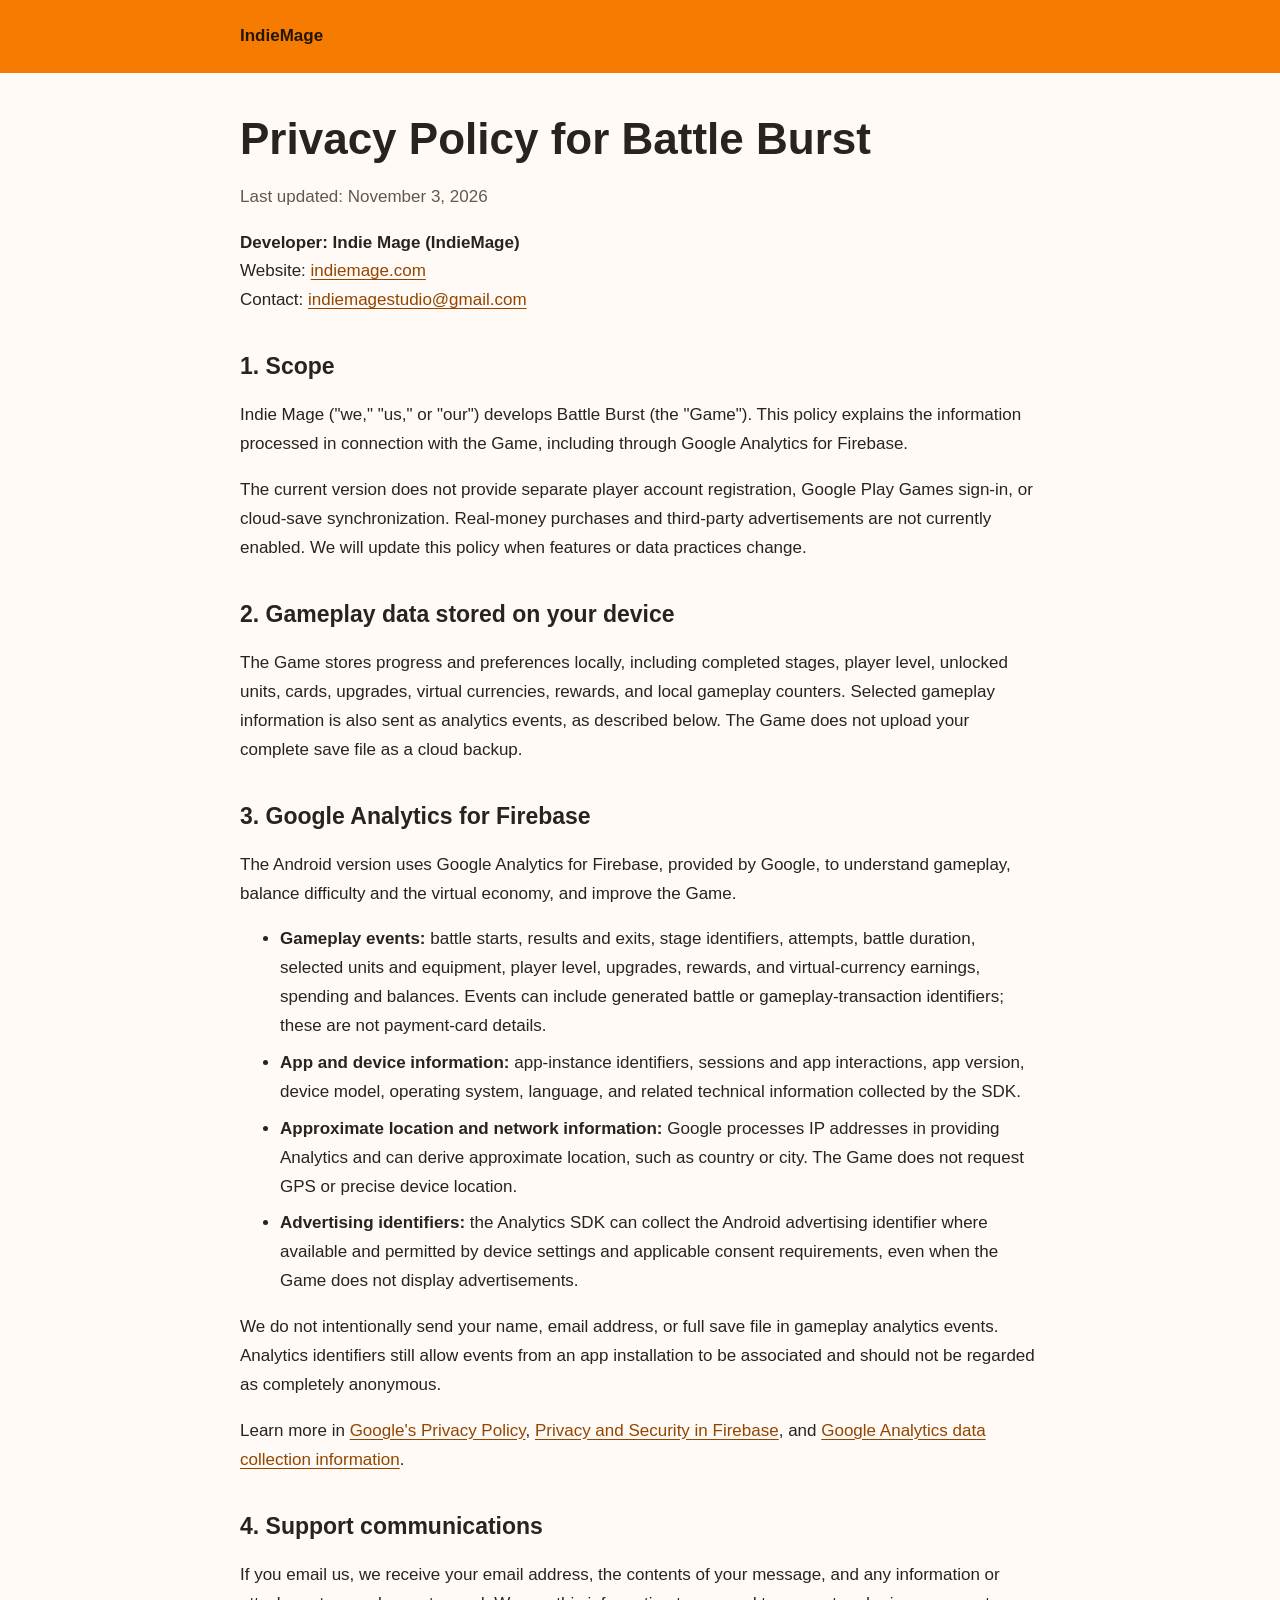
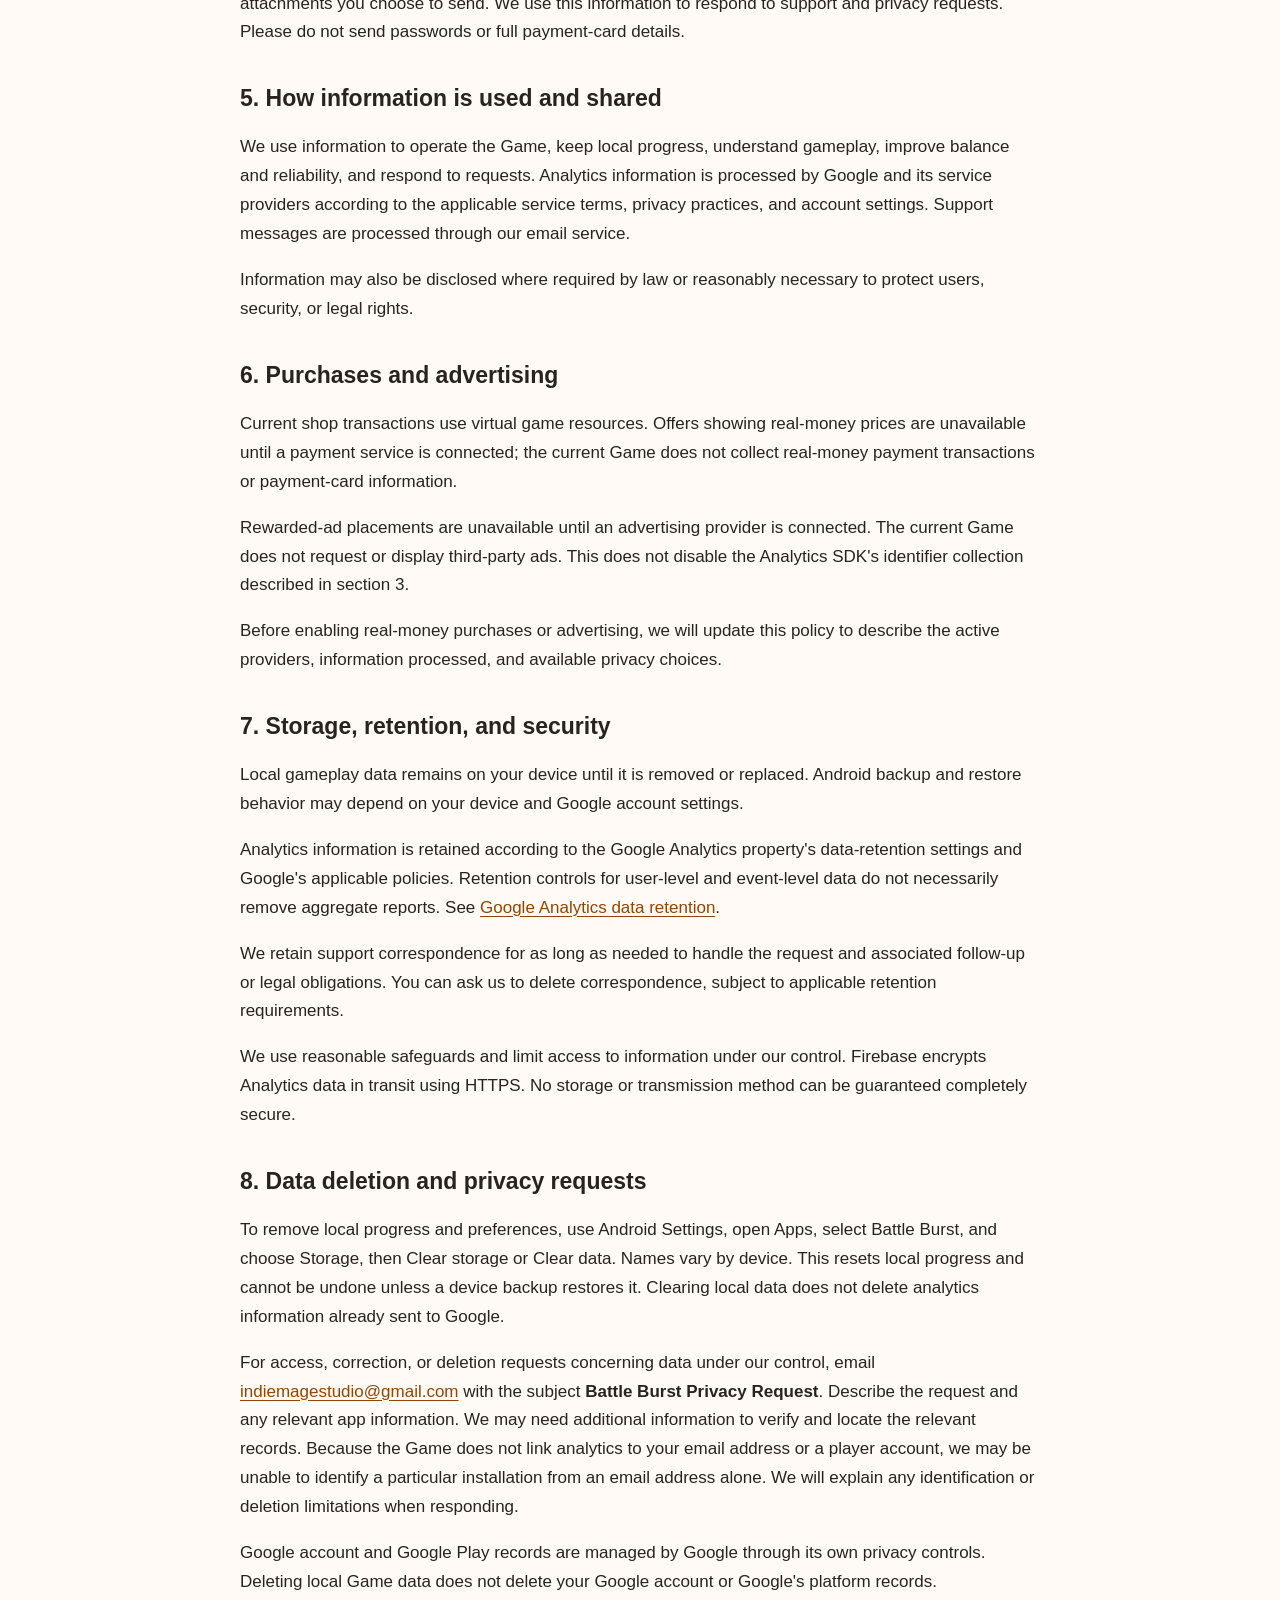
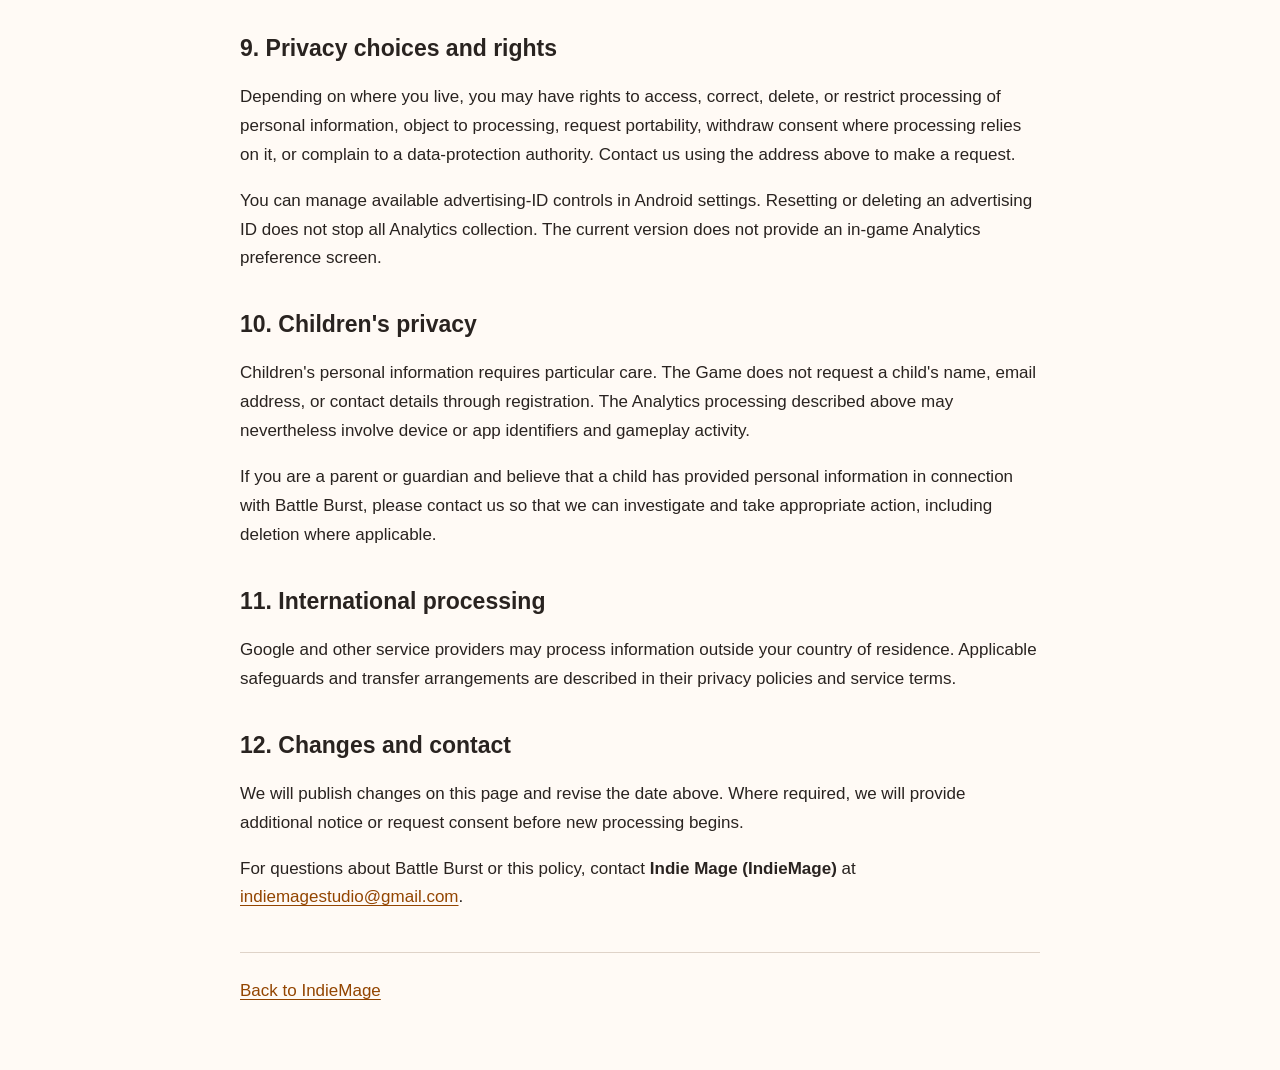
==== battle-burst/privacy-policy/index.html @ aea5bb29 "Add Battle Burst privacy policy and homepage link" ====
<!DOCTYPE html>
<html lang="en">
<head>
  <meta charset="UTF-8">
  <meta name="viewport" content="width=device-width, initial-scale=1">
  <meta name="description" content="Battle Burst privacy policy: gameplay data, Firebase Analytics, privacy rights, and deletion requests. Contact Indie Mage.">
  <title>Battle Burst Privacy Policy | IndieMage</title>
  <style>
    * { box-sizing: border-box; }
    body { margin: 0; background: #fffaf5; color: #292320; font: 17px/1.7 Arial, Helvetica, sans-serif; }
    header { background: #f57c00; padding: 22px max(24px, calc((100% - 800px) / 2)); }
    header a { color: #241600; font-weight: 700; text-decoration: none; }
    main { max-width: 848px; margin: auto; padding: 40px 24px 64px; }
    h1 { font-size: clamp(30px, 6vw, 44px); line-height: 1.2; margin: 0 0 16px; }
    h2 { font-size: 23px; line-height: 1.35; margin-top: 36px; }
    a { color: #934500; overflow-wrap: anywhere; text-underline-offset: 3px; }
    a:focus-visible { outline: 3px solid #934500; outline-offset: 4px; }
    li { margin: 8px 0; }
    address { font-style: normal; }
    .meta { color: #63574f; }
    footer { border-top: 1px solid #dfd3c8; padding-top: 24px; margin-top: 40px; }
    @media print { body { background: white; color: black; } header { background: none; padding: 0; } main { padding: 20px 0; } }
  </style>
</head>
<body>
  <header><a href="/">IndieMage</a></header>
  <main>
    <h1>Privacy Policy for Battle Burst</h1>
    <p class="meta">Last updated: <time datetime="2026-11-03">November 3, 2026</time></p>
    <address><strong>Developer: Indie Mage (IndieMage)</strong><br>
      Website: <a href="https://indiemage.com/">indiemage.com</a><br>
      Contact: <a href="mailto:indiemagestudio@gmail.com">indiemagestudio@gmail.com</a>
    </address>

    <h2>1. Scope</h2>
    <p>Indie Mage ("we," "us," or "our") develops Battle Burst (the "Game"). This policy explains the information processed in connection with the Game, including through Google Analytics for Firebase.</p>
    <p>The current version does not provide separate player account registration, Google Play Games sign-in, or cloud-save synchronization. Real-money purchases and third-party advertisements are not currently enabled. We will update this policy when features or data practices change.</p>

    <h2>2. Gameplay data stored on your device</h2>
    <p>The Game stores progress and preferences locally, including completed stages, player level, unlocked units, cards, upgrades, virtual currencies, rewards, and local gameplay counters. Selected gameplay information is also sent as analytics events, as described below. The Game does not upload your complete save file as a cloud backup.</p>

    <h2>3. Google Analytics for Firebase</h2>
    <p>The Android version uses Google Analytics for Firebase, provided by Google, to understand gameplay, balance difficulty and the virtual economy, and improve the Game.</p>
    <ul>
      <li><strong>Gameplay events:</strong> battle starts, results and exits, stage identifiers, attempts, battle duration, selected units and equipment, player level, upgrades, rewards, and virtual-currency earnings, spending and balances. Events can include generated battle or gameplay-transaction identifiers; these are not payment-card details.</li>
      <li><strong>App and device information:</strong> app-instance identifiers, sessions and app interactions, app version, device model, operating system, language, and related technical information collected by the SDK.</li>
      <li><strong>Approximate location and network information:</strong> Google processes IP addresses in providing Analytics and can derive approximate location, such as country or city. The Game does not request GPS or precise device location.</li>
      <li><strong>Advertising identifiers:</strong> the Analytics SDK can collect the Android advertising identifier where available and permitted by device settings and applicable consent requirements, even when the Game does not display advertisements.</li>
    </ul>
    <p>We do not intentionally send your name, email address, or full save file in gameplay analytics events. Analytics identifiers still allow events from an app installation to be associated and should not be regarded as completely anonymous.</p>
    <p>Learn more in <a href="https://policies.google.com/privacy">Google's Privacy Policy</a>, <a href="https://firebase.google.com/support/privacy">Privacy and Security in Firebase</a>, and <a href="https://support.google.com/analytics/answer/11593727?hl=en">Google Analytics data collection information</a>.</p>

    <h2>4. Support communications</h2>
    <p>If you email us, we receive your email address, the contents of your message, and any information or attachments you choose to send. We use this information to respond to support and privacy requests. Please do not send passwords or full payment-card details.</p>

    <h2>5. How information is used and shared</h2>
    <p>We use information to operate the Game, keep local progress, understand gameplay, improve balance and reliability, and respond to requests. Analytics information is processed by Google and its service providers according to the applicable service terms, privacy practices, and account settings. Support messages are processed through our email service.</p>
    <p>Information may also be disclosed where required by law or reasonably necessary to protect users, security, or legal rights.</p>

    <h2>6. Purchases and advertising</h2>
    <p>Current shop transactions use virtual game resources. Offers showing real-money prices are unavailable until a payment service is connected; the current Game does not collect real-money payment transactions or payment-card information.</p>
    <p>Rewarded-ad placements are unavailable until an advertising provider is connected. The current Game does not request or display third-party ads. This does not disable the Analytics SDK's identifier collection described in section 3.</p>
    <p>Before enabling real-money purchases or advertising, we will update this policy to describe the active providers, information processed, and available privacy choices.</p>

    <h2>7. Storage, retention, and security</h2>
    <p>Local gameplay data remains on your device until it is removed or replaced. Android backup and restore behavior may depend on your device and Google account settings.</p>
    <p>Analytics information is retained according to the Google Analytics property's data-retention settings and Google's applicable policies. Retention controls for user-level and event-level data do not necessarily remove aggregate reports. See <a href="https://support.google.com/analytics/answer/7667196?hl=en">Google Analytics data retention</a>.</p>
    <p>We retain support correspondence for as long as needed to handle the request and associated follow-up or legal obligations. You can ask us to delete correspondence, subject to applicable retention requirements.</p>
    <p>We use reasonable safeguards and limit access to information under our control. Firebase encrypts Analytics data in transit using HTTPS. No storage or transmission method can be guaranteed completely secure.</p>

    <h2 id="delete-data">8. Data deletion and privacy requests</h2>
    <p>To remove local progress and preferences, use Android Settings, open Apps, select Battle Burst, and choose Storage, then Clear storage or Clear data. Names vary by device. This resets local progress and cannot be undone unless a device backup restores it. Clearing local data does not delete analytics information already sent to Google.</p>
    <p>For access, correction, or deletion requests concerning data under our control, email <a href="mailto:indiemagestudio@gmail.com?subject=Battle%20Burst%20Privacy%20Request">indiemagestudio@gmail.com</a> with the subject <strong>Battle Burst Privacy Request</strong>. Describe the request and any relevant app information. We may need additional information to verify and locate the relevant records. Because the Game does not link analytics to your email address or a player account, we may be unable to identify a particular installation from an email address alone. We will explain any identification or deletion limitations when responding.</p>
    <p>Google account and Google Play records are managed by Google through its own privacy controls. Deleting local Game data does not delete your Google account or Google's platform records.</p>

    <h2>9. Privacy choices and rights</h2>
    <p>Depending on where you live, you may have rights to access, correct, delete, or restrict processing of personal information, object to processing, request portability, withdraw consent where processing relies on it, or complain to a data-protection authority. Contact us using the address above to make a request.</p>
    <p>You can manage available advertising-ID controls in Android settings. Resetting or deleting an advertising ID does not stop all Analytics collection. The current version does not provide an in-game Analytics preference screen.</p>

    <h2>10. Children's privacy</h2>
    <p>Children's personal information requires particular care. The Game does not request a child's name, email address, or contact details through registration. The Analytics processing described above may nevertheless involve device or app identifiers and gameplay activity.</p>
    <p>If you are a parent or guardian and believe that a child has provided personal information in connection with Battle Burst, please contact us so that we can investigate and take appropriate action, including deletion where applicable.</p>

    <h2>11. International processing</h2>
    <p>Google and other service providers may process information outside your country of residence. Applicable safeguards and transfer arrangements are described in their privacy policies and service terms.</p>

    <h2>12. Changes and contact</h2>
    <p>We will publish changes on this page and revise the date above. Where required, we will provide additional notice or request consent before new processing begins.</p>
    <p>For questions about Battle Burst or this policy, contact <strong>Indie Mage (IndieMage)</strong> at <a href="mailto:indiemagestudio@gmail.com">indiemagestudio@gmail.com</a>.</p>
    <footer><a href="/">Back to IndieMage</a></footer>
  </main>
</body>
</html>
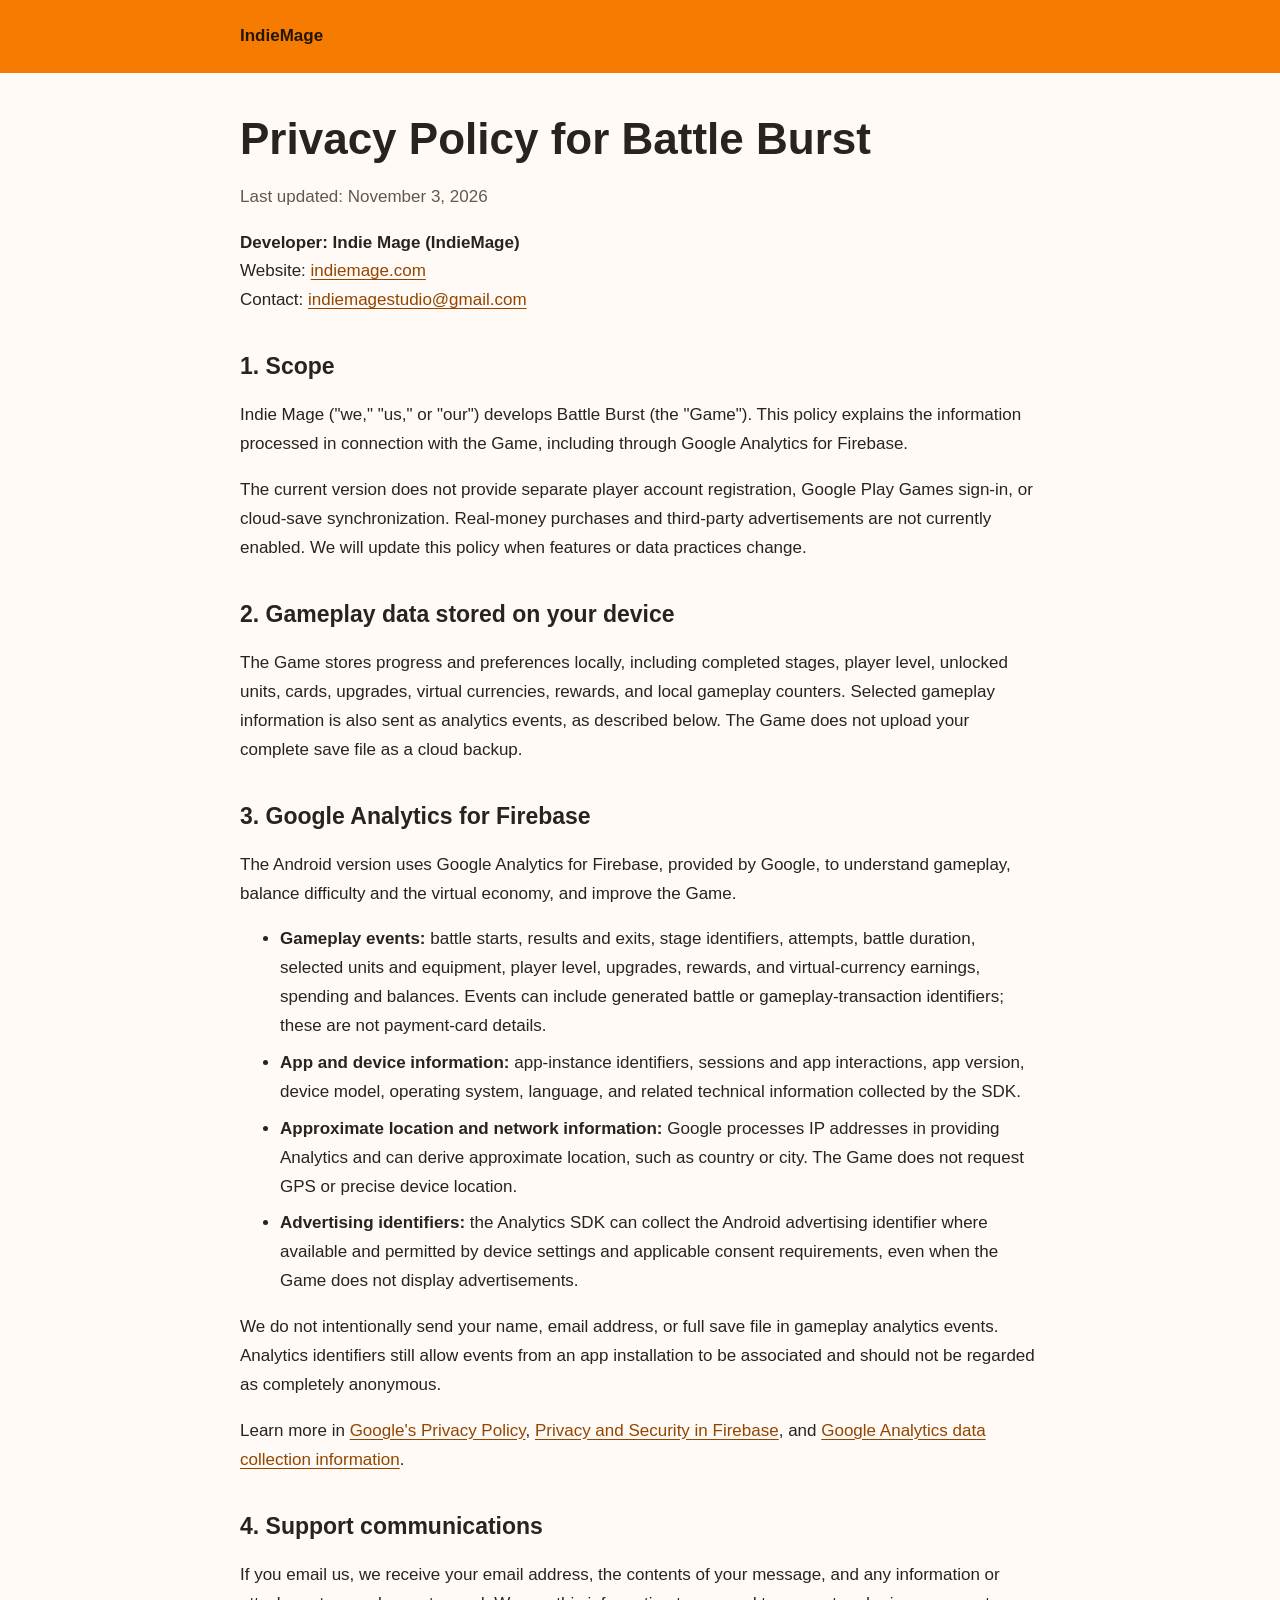
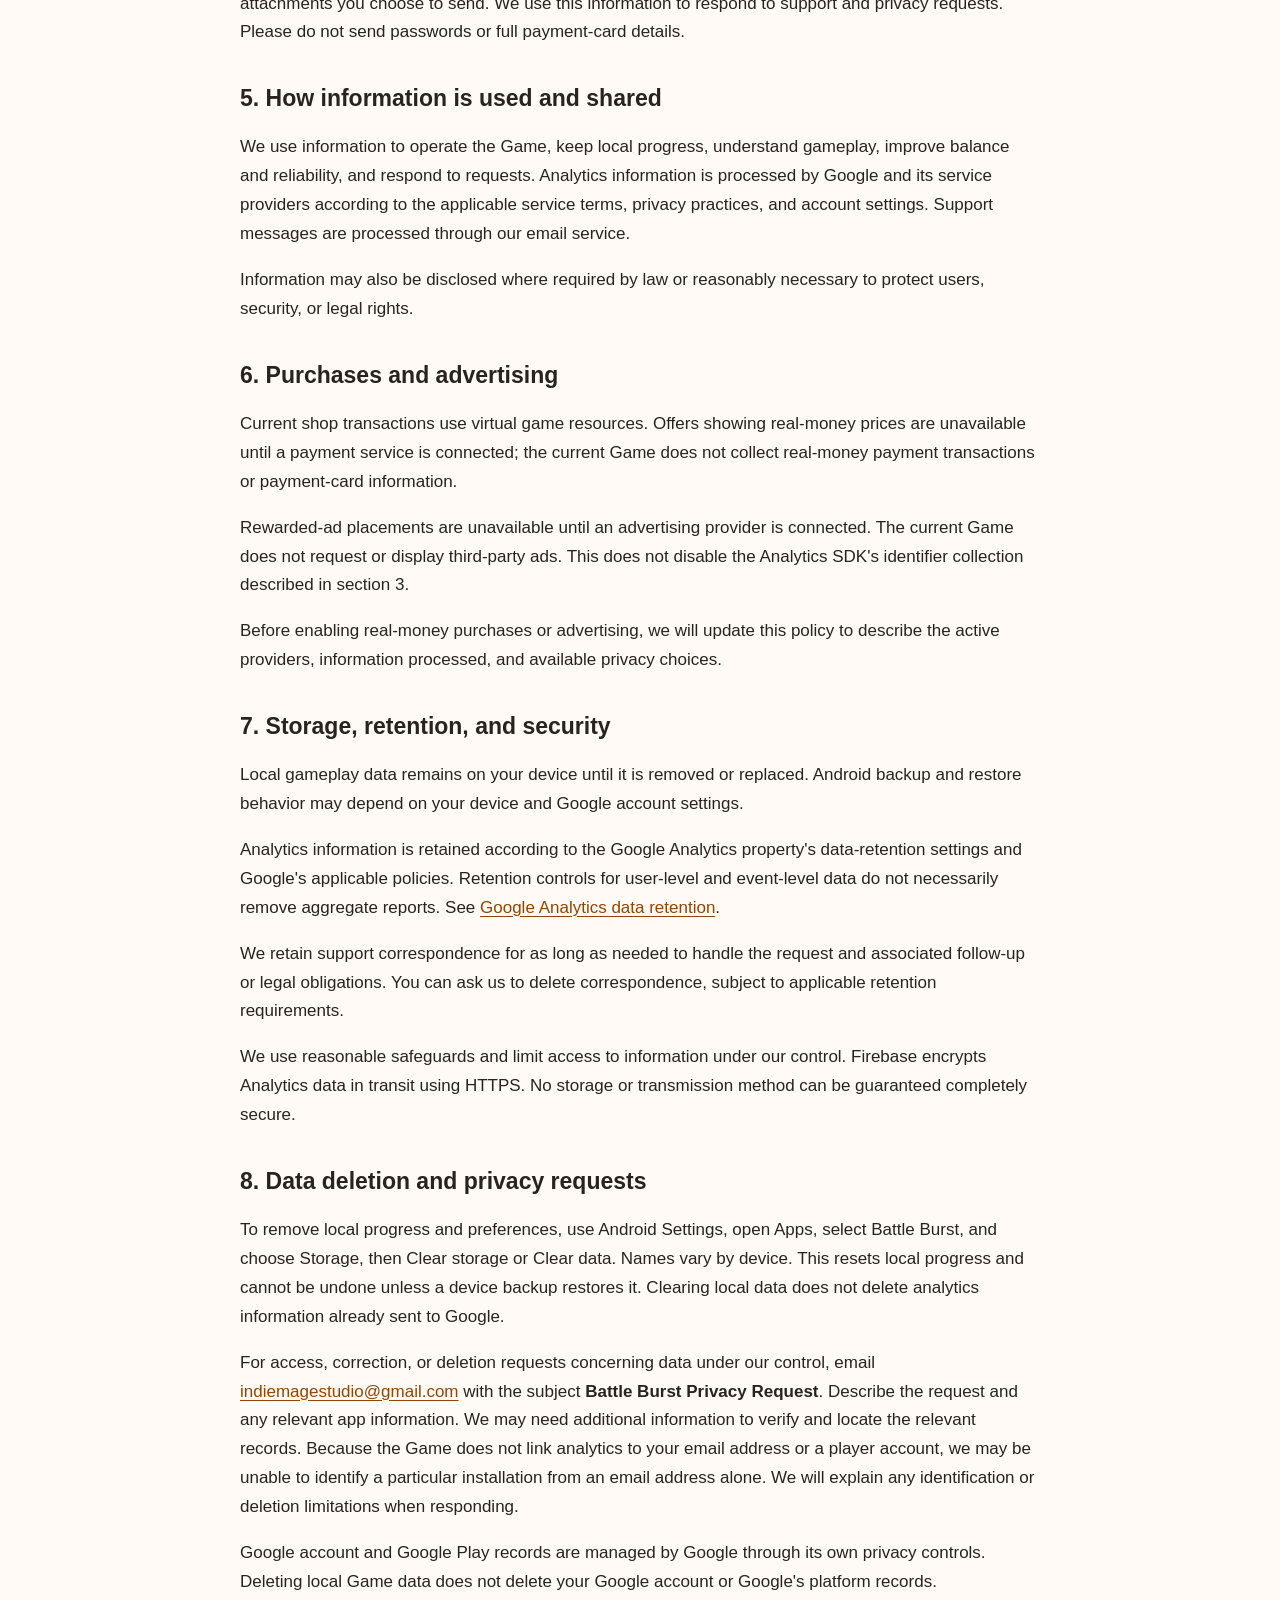
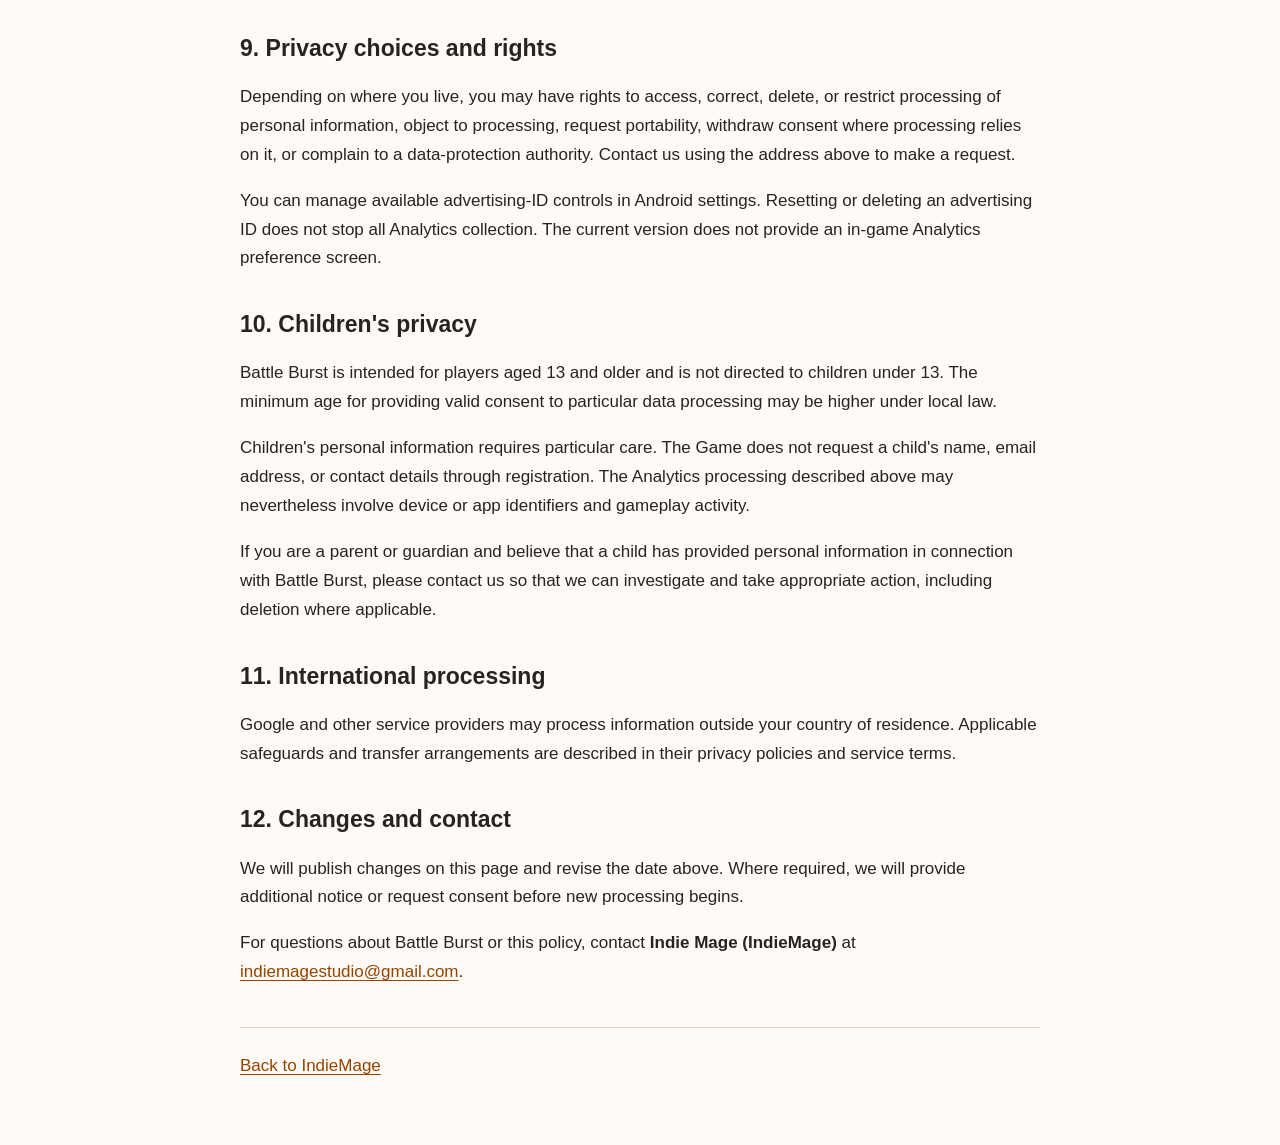
==== commit 87a4afde: "Clarify Battle Burst intended audience is ages 13 and older" ====
--- a/battle-burst/privacy-policy/index.html
+++ b/battle-burst/privacy-policy/index.html
@@ -78,6 +78,7 @@
     <p>You can manage available advertising-ID controls in Android settings. Resetting or deleting an advertising ID does not stop all Analytics collection. The current version does not provide an in-game Analytics preference screen.</p>
 
     <h2>10. Children's privacy</h2>
+    <p>Battle Burst is intended for players aged 13 and older and is not directed to children under 13. The minimum age for providing valid consent to particular data processing may be higher under local law.</p>
     <p>Children's personal information requires particular care. The Game does not request a child's name, email address, or contact details through registration. The Analytics processing described above may nevertheless involve device or app identifiers and gameplay activity.</p>
     <p>If you are a parent or guardian and believe that a child has provided personal information in connection with Battle Burst, please contact us so that we can investigate and take appropriate action, including deletion where applicable.</p>
 
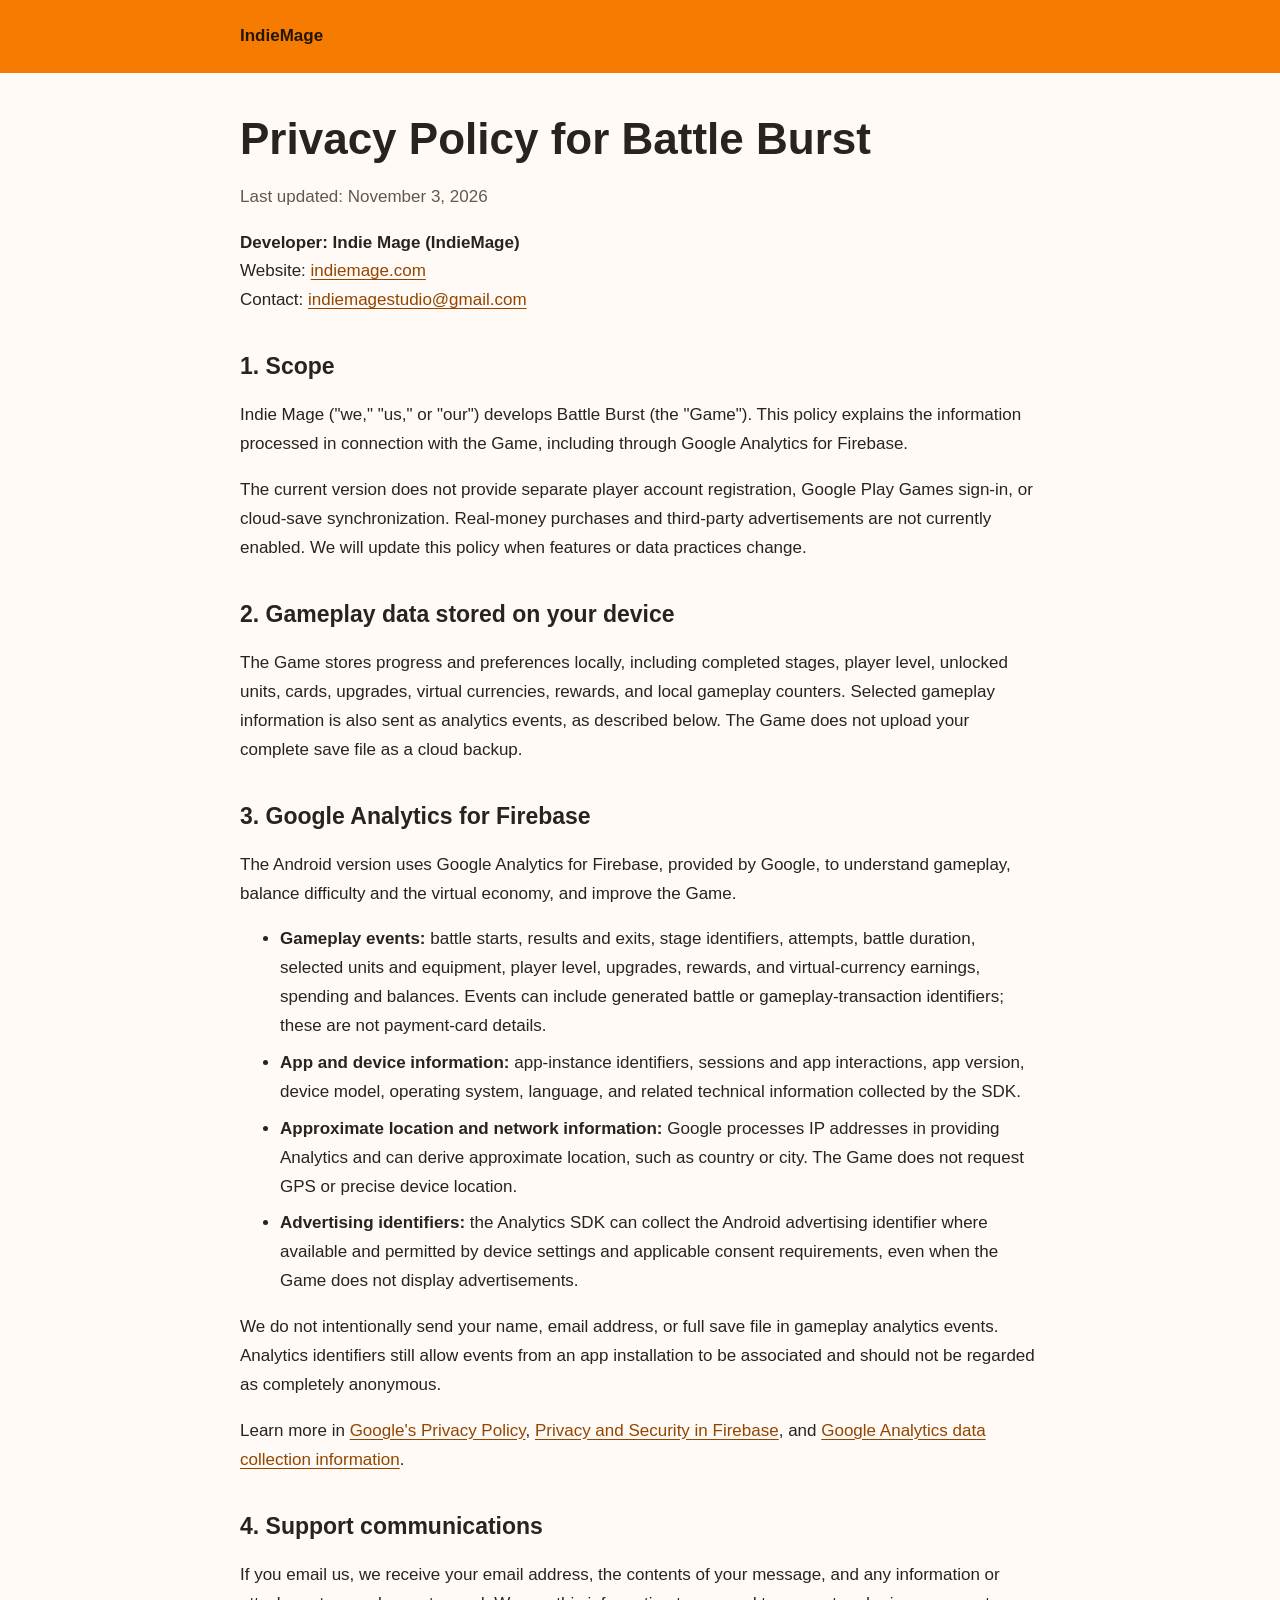
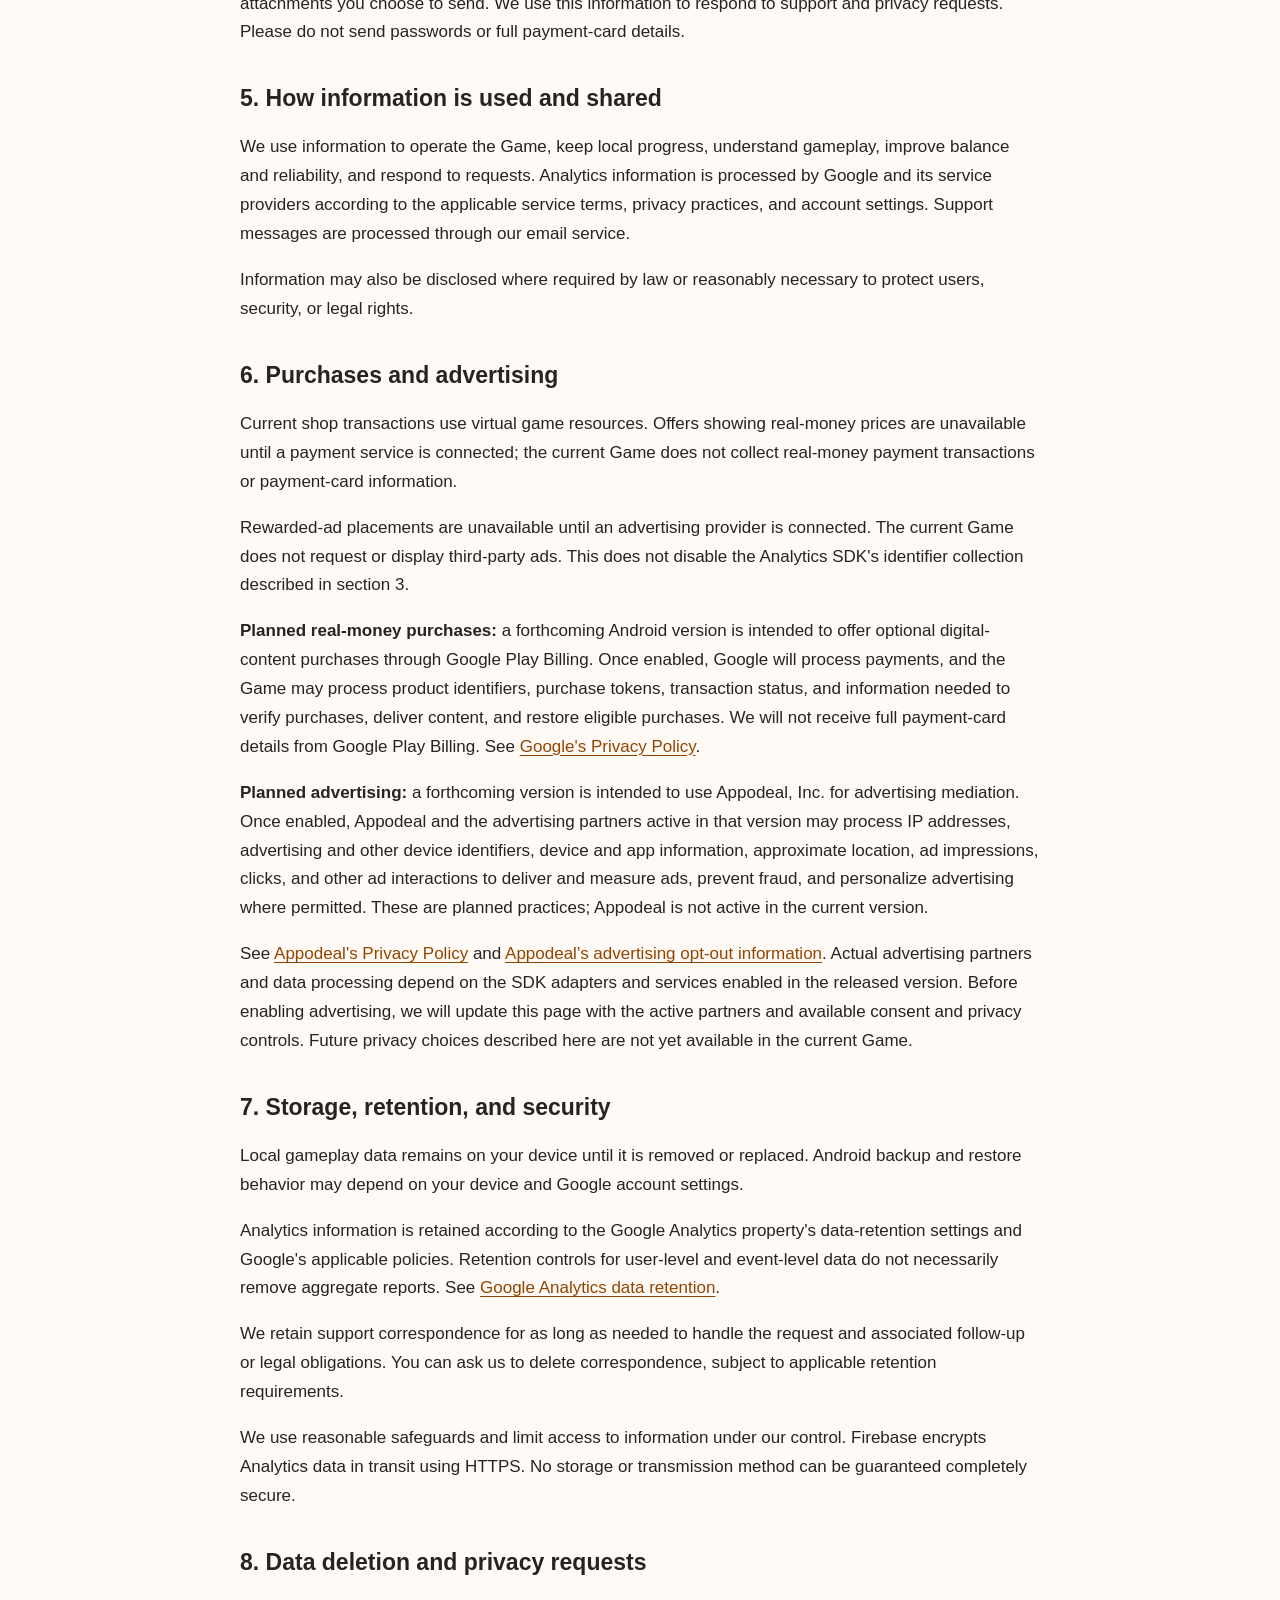
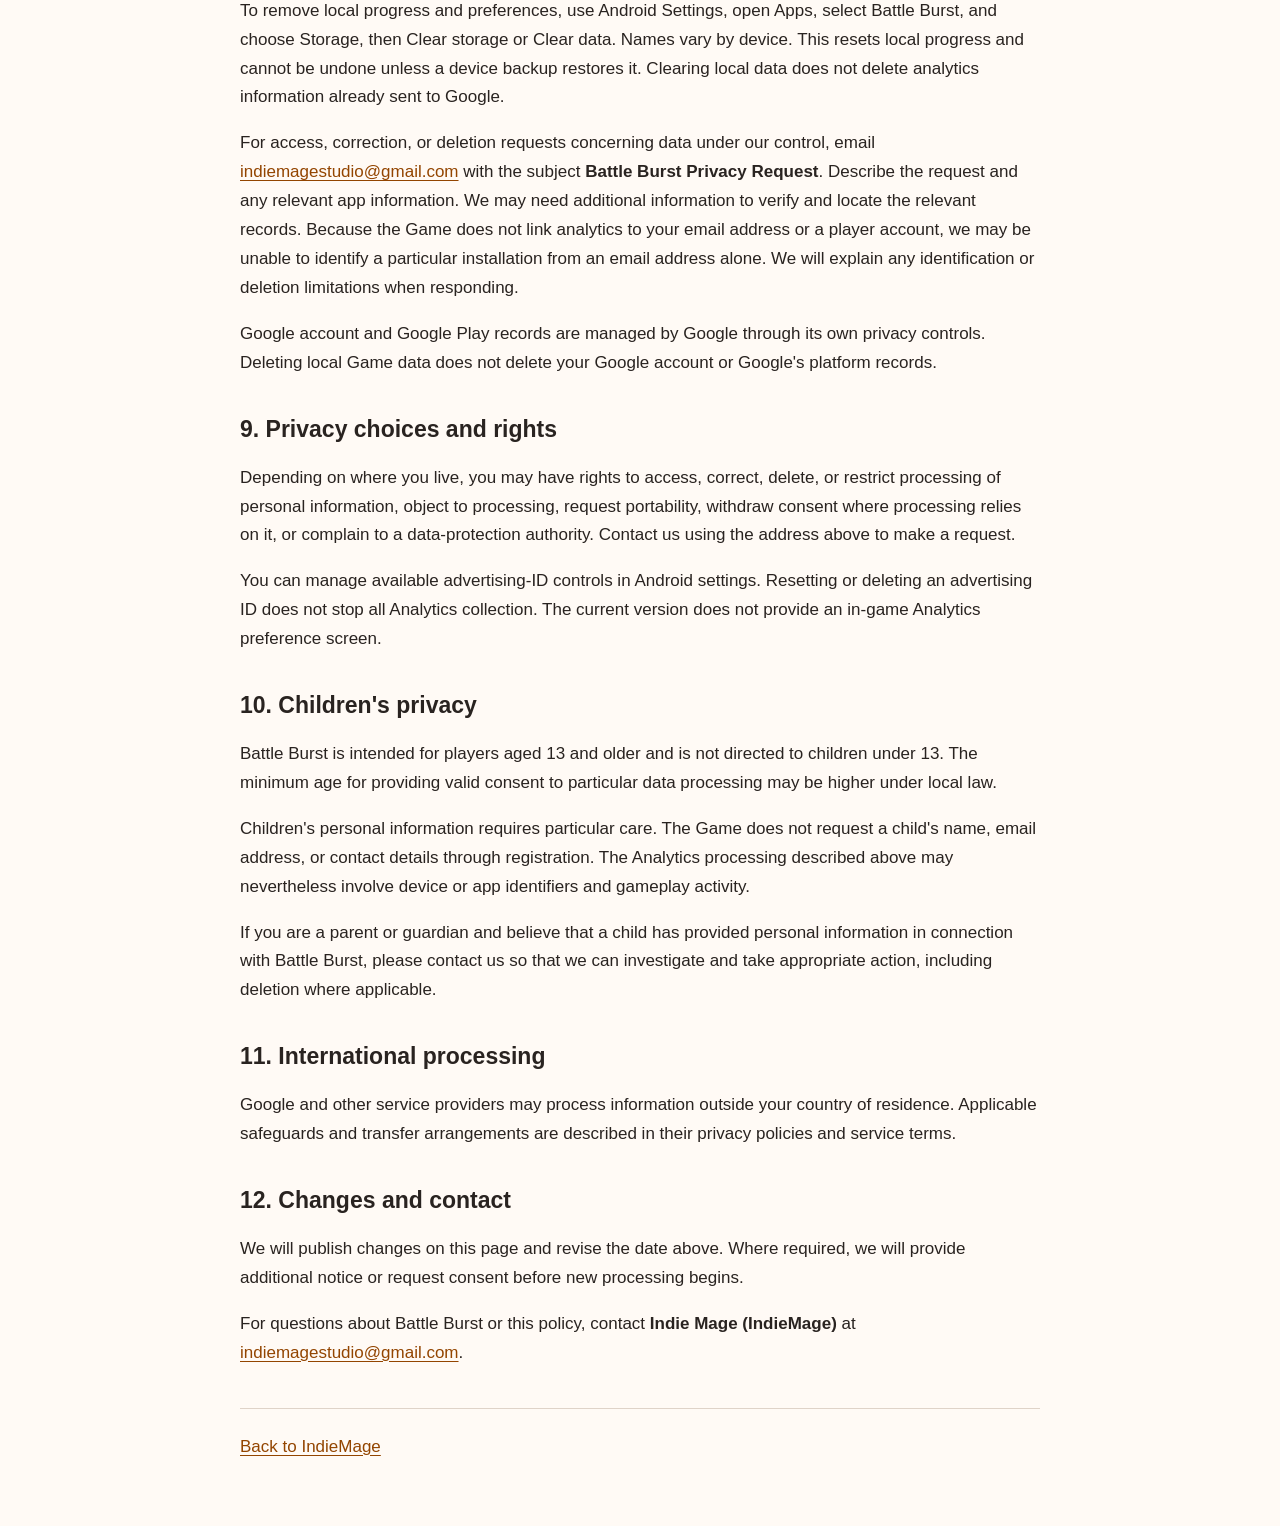
==== commit 6dcea34d: "Document planned Appodeal mediation and Google Play Billing" ====
--- a/battle-burst/privacy-policy/index.html
+++ b/battle-burst/privacy-policy/index.html
@@ -60,7 +60,9 @@
     <h2>6. Purchases and advertising</h2>
     <p>Current shop transactions use virtual game resources. Offers showing real-money prices are unavailable until a payment service is connected; the current Game does not collect real-money payment transactions or payment-card information.</p>
     <p>Rewarded-ad placements are unavailable until an advertising provider is connected. The current Game does not request or display third-party ads. This does not disable the Analytics SDK's identifier collection described in section 3.</p>
-    <p>Before enabling real-money purchases or advertising, we will update this policy to describe the active providers, information processed, and available privacy choices.</p>
+    <p><strong>Planned real-money purchases:</strong> a forthcoming Android version is intended to offer optional digital-content purchases through Google Play Billing. Once enabled, Google will process payments, and the Game may process product identifiers, purchase tokens, transaction status, and information needed to verify purchases, deliver content, and restore eligible purchases. We will not receive full payment-card details from Google Play Billing. See <a href="https://policies.google.com/privacy">Google's Privacy Policy</a>.</p>
+    <p><strong>Planned advertising:</strong> a forthcoming version is intended to use Appodeal, Inc. for advertising mediation. Once enabled, Appodeal and the advertising partners active in that version may process IP addresses, advertising and other device identifiers, device and app information, approximate location, ad impressions, clicks, and other ad interactions to deliver and measure ads, prevent fraud, and personalize advertising where permitted. These are planned practices; Appodeal is not active in the current version.</p>
+    <p>See <a href="https://appodeal.com/privacy-policy/">Appodeal's Privacy Policy</a> and <a href="https://appodeal.com/sdk-opt-out/">Appodeal's advertising opt-out information</a>. Actual advertising partners and data processing depend on the SDK adapters and services enabled in the released version. Before enabling advertising, we will update this page with the active partners and available consent and privacy controls. Future privacy choices described here are not yet available in the current Game.</p>
 
     <h2>7. Storage, retention, and security</h2>
     <p>Local gameplay data remains on your device until it is removed or replaced. Android backup and restore behavior may depend on your device and Google account settings.</p>
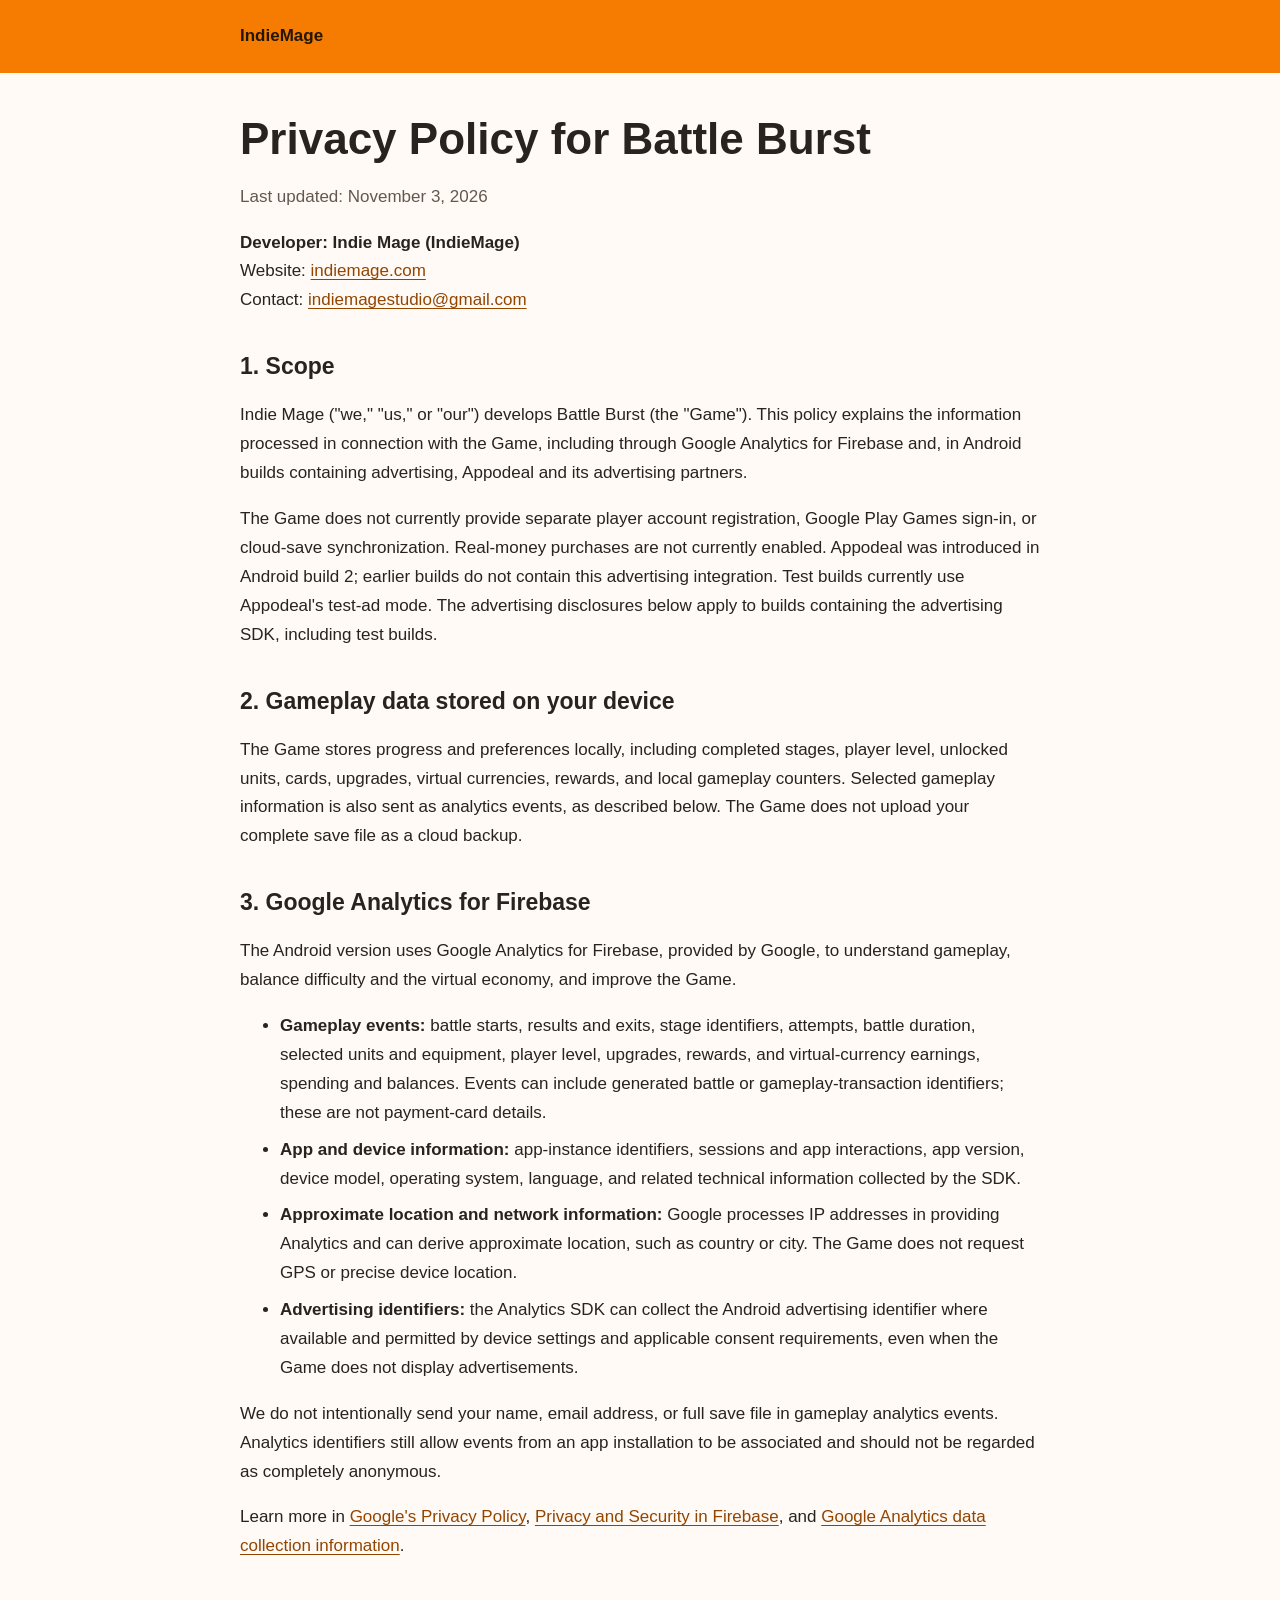
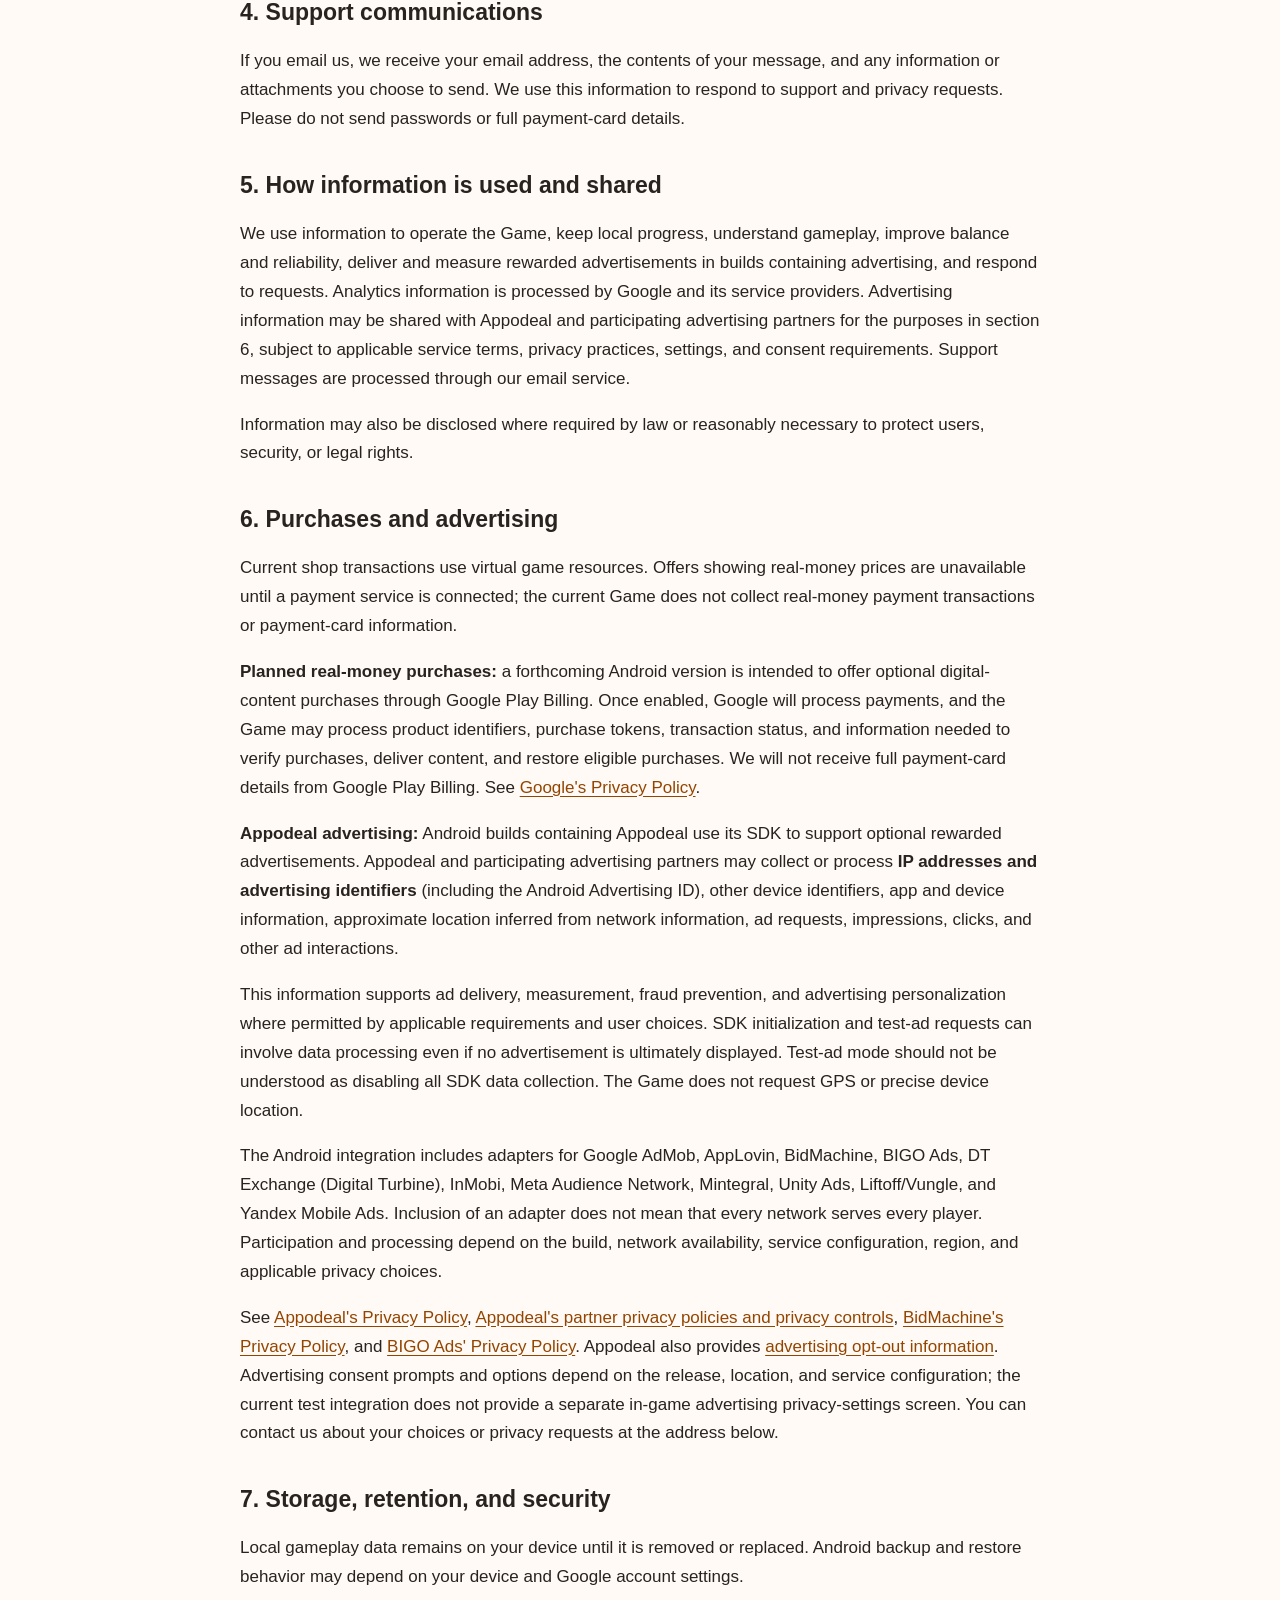
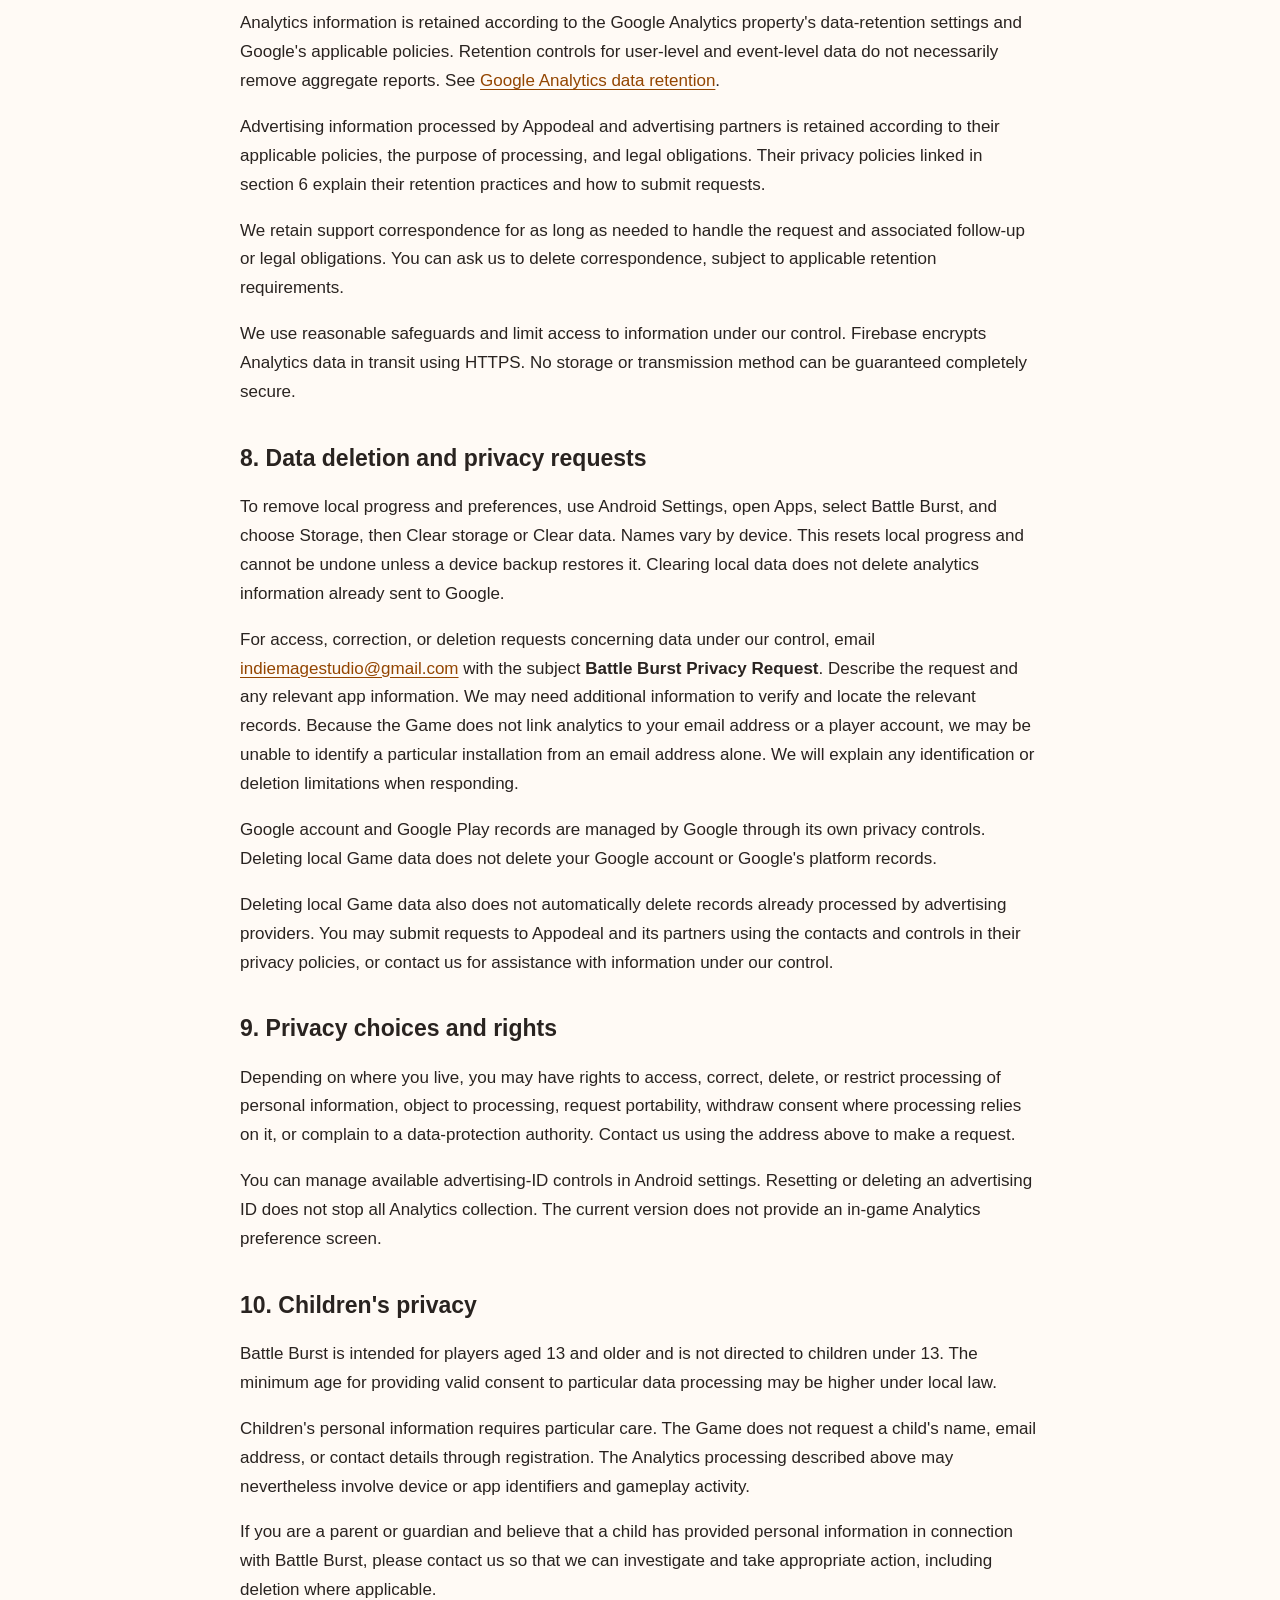
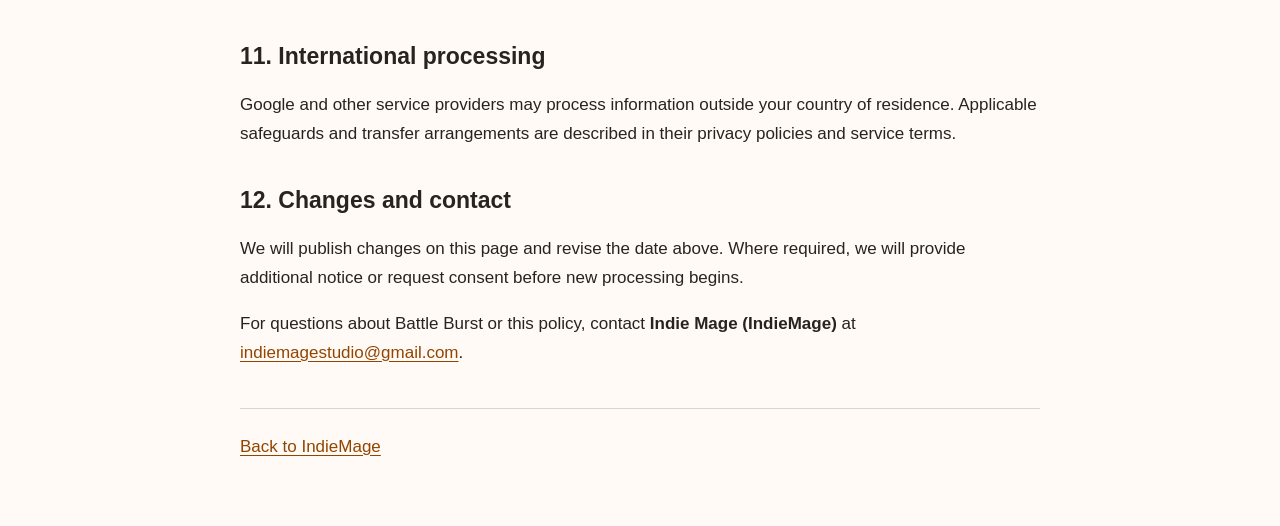
==== commit 026ec811: "Update Battle Burst privacy policy for integrated Appodeal SDK" ====
--- a/battle-burst/privacy-policy/index.html
+++ b/battle-burst/privacy-policy/index.html
@@ -3,7 +3,7 @@
 <head>
   <meta charset="UTF-8">
   <meta name="viewport" content="width=device-width, initial-scale=1">
-  <meta name="description" content="Battle Burst privacy policy: gameplay data, Firebase Analytics, privacy rights, and deletion requests. Contact Indie Mage.">
+  <meta name="description" content="Battle Burst privacy policy: Firebase Analytics, Appodeal advertising, IP addresses, advertising identifiers, privacy rights, and deletion requests.">
   <title>Battle Burst Privacy Policy | IndieMage</title>
   <style>
     * { box-sizing: border-box; }
@@ -33,8 +33,8 @@
     </address>
 
     <h2>1. Scope</h2>
-    <p>Indie Mage ("we," "us," or "our") develops Battle Burst (the "Game"). This policy explains the information processed in connection with the Game, including through Google Analytics for Firebase.</p>
-    <p>The current version does not provide separate player account registration, Google Play Games sign-in, or cloud-save synchronization. Real-money purchases and third-party advertisements are not currently enabled. We will update this policy when features or data practices change.</p>
+    <p>Indie Mage ("we," "us," or "our") develops Battle Burst (the "Game"). This policy explains the information processed in connection with the Game, including through Google Analytics for Firebase and, in Android builds containing advertising, Appodeal and its advertising partners.</p>
+    <p>The Game does not currently provide separate player account registration, Google Play Games sign-in, or cloud-save synchronization. Real-money purchases are not currently enabled. Appodeal was introduced in Android build 2; earlier builds do not contain this advertising integration. Test builds currently use Appodeal's test-ad mode. The advertising disclosures below apply to builds containing the advertising SDK, including test builds.</p>
 
     <h2>2. Gameplay data stored on your device</h2>
     <p>The Game stores progress and preferences locally, including completed stages, player level, unlocked units, cards, upgrades, virtual currencies, rewards, and local gameplay counters. Selected gameplay information is also sent as analytics events, as described below. The Game does not upload your complete save file as a cloud backup.</p>
@@ -54,19 +54,21 @@
     <p>If you email us, we receive your email address, the contents of your message, and any information or attachments you choose to send. We use this information to respond to support and privacy requests. Please do not send passwords or full payment-card details.</p>
 
     <h2>5. How information is used and shared</h2>
-    <p>We use information to operate the Game, keep local progress, understand gameplay, improve balance and reliability, and respond to requests. Analytics information is processed by Google and its service providers according to the applicable service terms, privacy practices, and account settings. Support messages are processed through our email service.</p>
+    <p>We use information to operate the Game, keep local progress, understand gameplay, improve balance and reliability, deliver and measure rewarded advertisements in builds containing advertising, and respond to requests. Analytics information is processed by Google and its service providers. Advertising information may be shared with Appodeal and participating advertising partners for the purposes in section 6, subject to applicable service terms, privacy practices, settings, and consent requirements. Support messages are processed through our email service.</p>
     <p>Information may also be disclosed where required by law or reasonably necessary to protect users, security, or legal rights.</p>
 
     <h2>6. Purchases and advertising</h2>
     <p>Current shop transactions use virtual game resources. Offers showing real-money prices are unavailable until a payment service is connected; the current Game does not collect real-money payment transactions or payment-card information.</p>
-    <p>Rewarded-ad placements are unavailable until an advertising provider is connected. The current Game does not request or display third-party ads. This does not disable the Analytics SDK's identifier collection described in section 3.</p>
     <p><strong>Planned real-money purchases:</strong> a forthcoming Android version is intended to offer optional digital-content purchases through Google Play Billing. Once enabled, Google will process payments, and the Game may process product identifiers, purchase tokens, transaction status, and information needed to verify purchases, deliver content, and restore eligible purchases. We will not receive full payment-card details from Google Play Billing. See <a href="https://policies.google.com/privacy">Google's Privacy Policy</a>.</p>
-    <p><strong>Planned advertising:</strong> a forthcoming version is intended to use Appodeal, Inc. for advertising mediation. Once enabled, Appodeal and the advertising partners active in that version may process IP addresses, advertising and other device identifiers, device and app information, approximate location, ad impressions, clicks, and other ad interactions to deliver and measure ads, prevent fraud, and personalize advertising where permitted. These are planned practices; Appodeal is not active in the current version.</p>
-    <p>See <a href="https://appodeal.com/privacy-policy/">Appodeal's Privacy Policy</a> and <a href="https://appodeal.com/sdk-opt-out/">Appodeal's advertising opt-out information</a>. Actual advertising partners and data processing depend on the SDK adapters and services enabled in the released version. Before enabling advertising, we will update this page with the active partners and available consent and privacy controls. Future privacy choices described here are not yet available in the current Game.</p>
+    <p><strong>Appodeal advertising:</strong> Android builds containing Appodeal use its SDK to support optional rewarded advertisements. Appodeal and participating advertising partners may collect or process <strong>IP addresses and advertising identifiers</strong> (including the Android Advertising ID), other device identifiers, app and device information, approximate location inferred from network information, ad requests, impressions, clicks, and other ad interactions.</p>
+    <p>This information supports ad delivery, measurement, fraud prevention, and advertising personalization where permitted by applicable requirements and user choices. SDK initialization and test-ad requests can involve data processing even if no advertisement is ultimately displayed. Test-ad mode should not be understood as disabling all SDK data collection. The Game does not request GPS or precise device location.</p>
+    <p>The Android integration includes adapters for Google AdMob, AppLovin, BidMachine, BIGO Ads, DT Exchange (Digital Turbine), InMobi, Meta Audience Network, Mintegral, Unity Ads, Liftoff/Vungle, and Yandex Mobile Ads. Inclusion of an adapter does not mean that every network serves every player. Participation and processing depend on the build, network availability, service configuration, region, and applicable privacy choices.</p>
+    <p>See <a href="https://appodeal.com/privacy-policy/">Appodeal's Privacy Policy</a>, <a href="https://appodeal.com/partners-privacy-policies/">Appodeal's partner privacy policies and privacy controls</a>, <a href="https://www.bidmachine.com/privacy-policy">BidMachine's Privacy Policy</a>, and <a href="https://bigoads.com/privacy">BIGO Ads' Privacy Policy</a>. Appodeal also provides <a href="https://appodeal.com/sdk-opt-out/">advertising opt-out information</a>. Advertising consent prompts and options depend on the release, location, and service configuration; the current test integration does not provide a separate in-game advertising privacy-settings screen. You can contact us about your choices or privacy requests at the address below.</p>
 
     <h2>7. Storage, retention, and security</h2>
     <p>Local gameplay data remains on your device until it is removed or replaced. Android backup and restore behavior may depend on your device and Google account settings.</p>
     <p>Analytics information is retained according to the Google Analytics property's data-retention settings and Google's applicable policies. Retention controls for user-level and event-level data do not necessarily remove aggregate reports. See <a href="https://support.google.com/analytics/answer/7667196?hl=en">Google Analytics data retention</a>.</p>
+    <p>Advertising information processed by Appodeal and advertising partners is retained according to their applicable policies, the purpose of processing, and legal obligations. Their privacy policies linked in section 6 explain their retention practices and how to submit requests.</p>
     <p>We retain support correspondence for as long as needed to handle the request and associated follow-up or legal obligations. You can ask us to delete correspondence, subject to applicable retention requirements.</p>
     <p>We use reasonable safeguards and limit access to information under our control. Firebase encrypts Analytics data in transit using HTTPS. No storage or transmission method can be guaranteed completely secure.</p>
 
@@ -74,6 +76,7 @@
     <p>To remove local progress and preferences, use Android Settings, open Apps, select Battle Burst, and choose Storage, then Clear storage or Clear data. Names vary by device. This resets local progress and cannot be undone unless a device backup restores it. Clearing local data does not delete analytics information already sent to Google.</p>
     <p>For access, correction, or deletion requests concerning data under our control, email <a href="mailto:indiemagestudio@gmail.com?subject=Battle%20Burst%20Privacy%20Request">indiemagestudio@gmail.com</a> with the subject <strong>Battle Burst Privacy Request</strong>. Describe the request and any relevant app information. We may need additional information to verify and locate the relevant records. Because the Game does not link analytics to your email address or a player account, we may be unable to identify a particular installation from an email address alone. We will explain any identification or deletion limitations when responding.</p>
     <p>Google account and Google Play records are managed by Google through its own privacy controls. Deleting local Game data does not delete your Google account or Google's platform records.</p>
+    <p>Deleting local Game data also does not automatically delete records already processed by advertising providers. You may submit requests to Appodeal and its partners using the contacts and controls in their privacy policies, or contact us for assistance with information under our control.</p>
 
     <h2>9. Privacy choices and rights</h2>
     <p>Depending on where you live, you may have rights to access, correct, delete, or restrict processing of personal information, object to processing, request portability, withdraw consent where processing relies on it, or complain to a data-protection authority. Contact us using the address above to make a request.</p>
